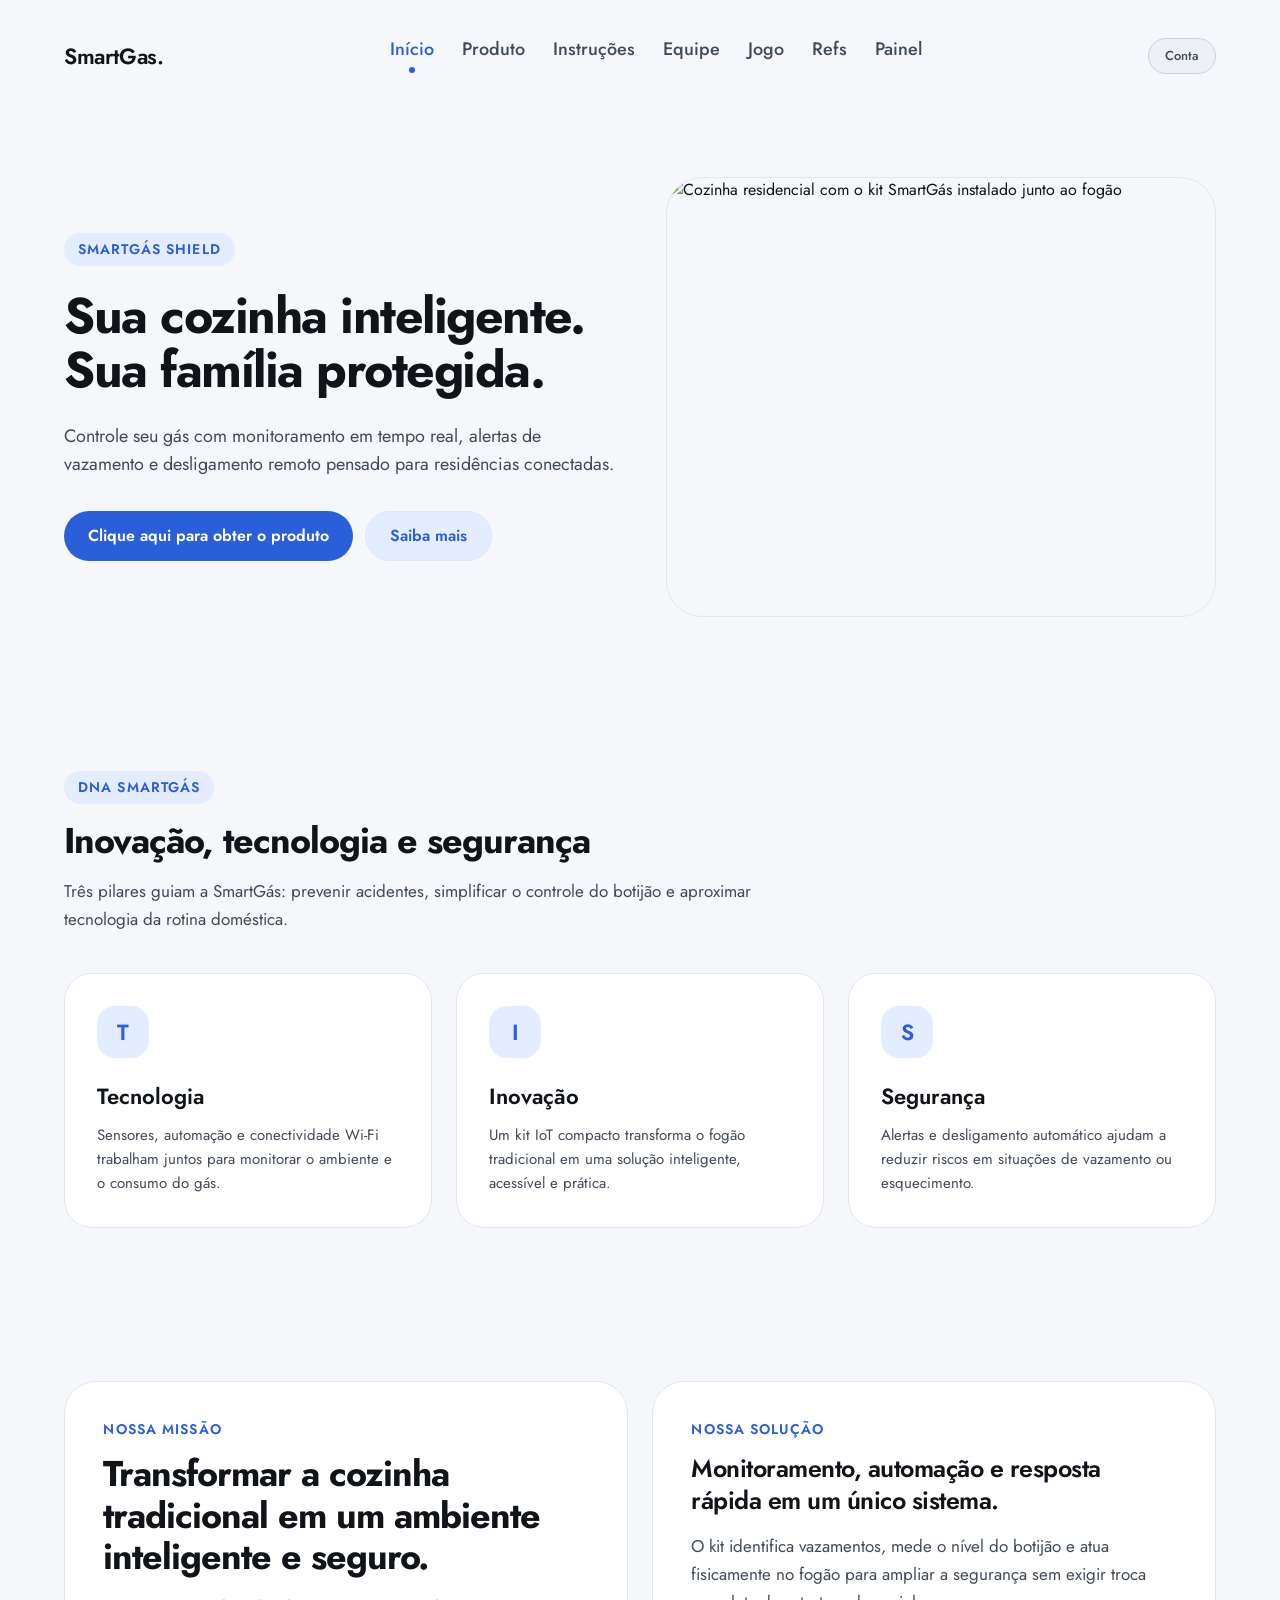
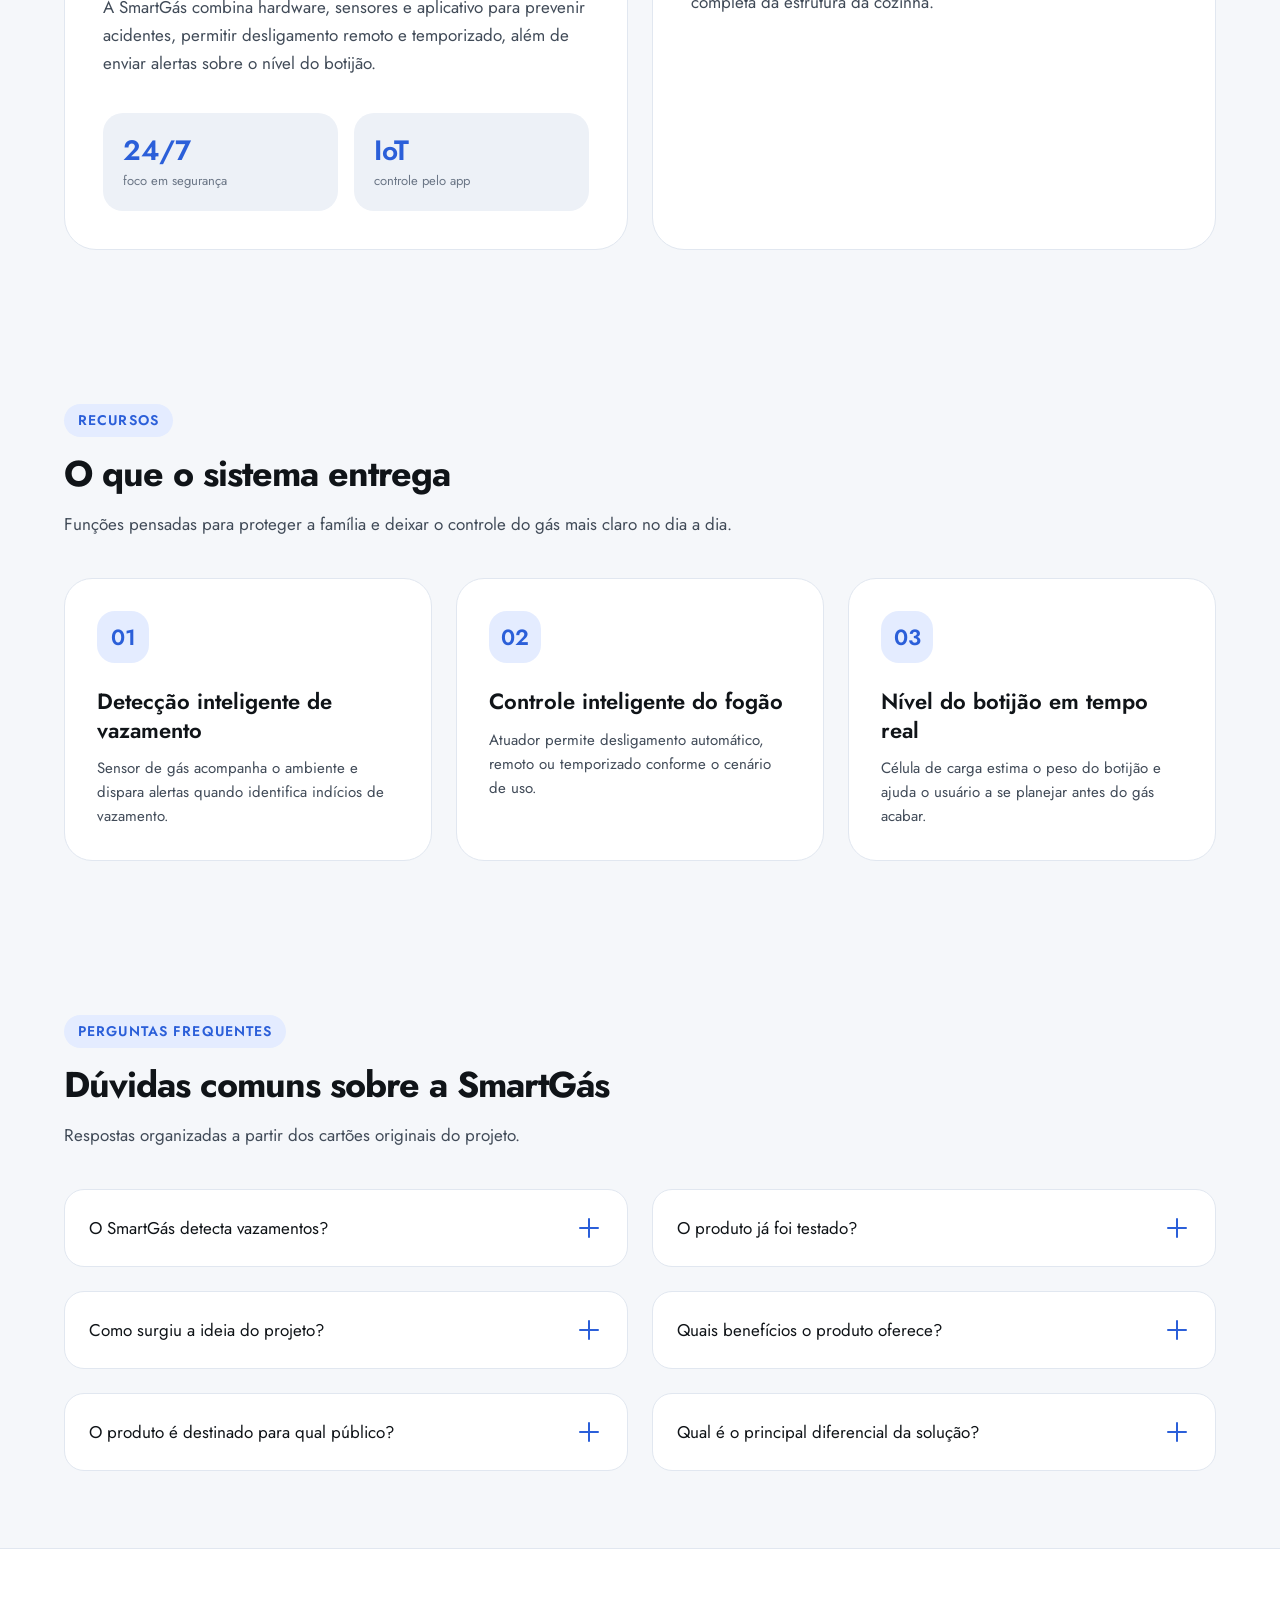
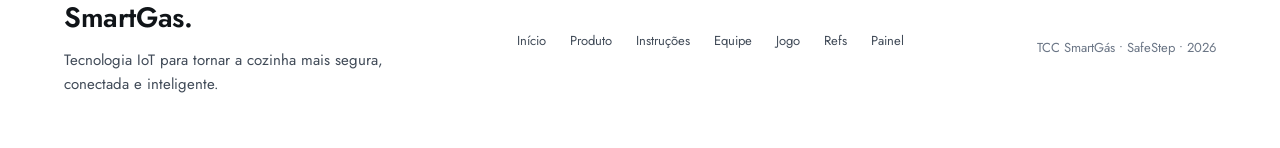
==== index.html @ c88423fd "padroniza interface do painel SmartGas" ====
<!DOCTYPE html>
<html lang="pt-BR">
<head>
  <meta charset="UTF-8">
  <meta name="viewport" content="width=device-width, initial-scale=1">
  <title>SmartGás</title>
  <link rel="preconnect" href="https://fonts.googleapis.com">
  <link rel="preconnect" href="https://fonts.gstatic.com" crossorigin>
  <link href="https://fonts.googleapis.com/css2?family=Jost:wght@400;500;600;700&display=swap" rel="stylesheet">

  <link rel="stylesheet" href="css/global.css">
  <link rel="stylesheet" href="css/aurora.css">

  <script src="js/theme.js"></script>

  <script src="js/aurora.js" defer></script>
  <script src="js/ui.js" defer></script>
  <script src="js/conta.js" defer></script>
</head>

<body data-page="home" id="Smartgas">

  <div class="aurora" aria-hidden="true">
    <div class="orb orb--1"></div>
    <div class="orb orb--2"></div>
    <div class="orb orb--3"></div>
    <div class="orb orb--4"></div>
  </div>

  <div class="page">

    <header class="navbar" id="navbar">
      <div class="container navbar__inner">
        <a class="wordmark" href="#Smartgas">SmartGas.</a>

        <button class="nav-toggle" type="button" aria-expanded="false"
                aria-controls="nav-links" aria-label="Abrir menu">☰</button>

        <nav class="nav-links" id="nav-links" aria-label="Navegação principal">
          <a href="index.html" aria-current="page">Início</a>
          <a href="./Produto/produto.html">Produto</a>
          <a href="./Instruções/Instruções.html">Instruções</a>
          <a href="./Equipe/Equipe.html">Equipe</a>
          <a href="./Jogo/Jogo.html">Jogo</a>
          <a href="./Refs/Refs.html">Refs</a>
          <a href="./software/index.html">Painel</a>
        </nav>

        <div class="navbar__actions">
          <button id="account-btn" class="btn--ghost" type="button">Conta</button>
        </div>
      </div>
    </header>

    <dialog class="modal" id="account-modal" aria-labelledby="account-title">
      <div class="panel">
        <span class="eyebrow">SUA CONTA</span>
        <h2 class="t-h3" id="account-title">Você não está conectado</h2>
        <p class="t-body-m modal__text">
          Entre ou crie uma conta para usar o app SmartGás e o jogo The Last Meds.
        </p>

        <div class="modal__actions">
          <a class="btn btn--primary" href="login.html">Entrar</a>
          <a class="btn btn--secondary" href="cadastro.html">Criar conta</a>
        </div>

        <div class="modal__theme">
          <span class="t-caption">Aparência</span>
          <div class="modal__seg" role="group" aria-label="Escolha de aparência">
            <button type="button" class="modal__opt" data-theme-option="dark">Dark</button>
            <button type="button" class="modal__opt" data-theme-option="light">Light</button>
          </div>
        </div>

        <button type="button" class="modal__close" data-close-modal>Fechar</button>
      </div>
    </dialog>

    <main>
      <section class="hero">
        <div class="container hero__grid">
          <div class="hero__copy">
            <span class="eyebrow" id="">SMARTGÁS SHIELD</span>
            <h1 class="t-display">Sua cozinha inteligente. Sua família protegida.</h1>
            <p class="t-body-l">
              Controle seu gás com monitoramento em tempo real, alertas de vazamento
              e desligamento remoto pensado para residências conectadas.
            </p>
            <div class="hero__actions">
              <a class="btn btn--primary" href="./Produto/produto.html">Clique aqui para obter o produto</a>
              <a class="btn btn--secondary" href="#dna">Saiba mais</a>
            </div>
          </div>

          <figure class="hero__media">

            <img src="assets/img/hero-cozinha.png"
            width= '640' height = '480'
                 alt="Cozinha residencial com o kit SmartGás instalado junto ao fogão"
            />
          </figure>
        </div>
      </section>

      <section class="section" id="dna">
        <div class="container">
          <div class="section-head">
            <span class="eyebrow">DNA SMARTGÁS</span>
            <h2 class="t-h2">Inovação, tecnologia e segurança</h2>
            <p class="t-body-m lede">
              Três pilares guiam a SmartGás: prevenir acidentes, simplificar o controle
              do botijão e aproximar tecnologia da rotina doméstica.
            </p>
          </div>

          <div class="grid-3">
            <span class="card">
              <span class="card__icon" aria-hidden="true">T</span>
              <h3 class="t-h4">Tecnologia</h3>
              <p class="t-body-s card__body">
                Sensores, automação e conectividade Wi-Fi trabalham juntos para
                monitorar o ambiente e o consumo do gás.
              </p>
            </span>

            <span class="card">
              <span class="card__icon" aria-hidden="true">I</span>
              <h3 class="t-h4">Inovação</h3>
              <p class="t-body-s card__body">
                Um kit IoT compacto transforma o fogão tradicional em uma solução
                inteligente, acessível e prática.
              </p>
            </span>

            <span class="card">
              <span class="card__icon" aria-hidden="true">S</span>
              <h3 class="t-h4">Segurança</h3>
              <p class="t-body-s card__body">
                Alertas e desligamento automático ajudam a reduzir riscos em situações
                de vazamento ou esquecimento.
              </p>
            </span>
          </div>
        </div>
      </section>

      <section class="section" id="missao">
        <div class="container grid-2">

          <div class="panel">
            <span class="eyebrow eyebrow--bare">NOSSA MISSÃO</span>
            <h2 class="t-h2">Transformar a cozinha tradicional em um ambiente inteligente e seguro.</h2>
            <p class="t-body-m">
              A SmartGás combina hardware, sensores e aplicativo para prevenir acidentes,
              permitir desligamento remoto e temporizado, além de enviar alertas sobre o
              nível do botijão.
            </p>

            <div class="metrics">
              <div class="metric">
                <span class="metric__value">24/7</span>
                <span class="metric__label">foco em segurança</span>
              </div>
              <div class="metric">
                <span class="metric__value">IoT</span>
                <span class="metric__label">controle pelo app</span>
              </div>
            </div>
          </div>

          <div class="panel">
            <span class="eyebrow eyebrow--bare">NOSSA SOLUÇÃO</span>
            <h3 class="t-h3">Monitoramento, automação e resposta rápida em um único sistema.</h3>
            <p class="t-body-m">
              O kit identifica vazamentos, mede o nível do botijão e atua fisicamente no
              fogão para ampliar a segurança sem exigir troca completa da estrutura da
              cozinha.
            </p>
          </div>
        </div>
      </section>

      <section class="section" id="recursos">
        <div class="container">
          <div class="section-head">
            <span class="eyebrow">RECURSOS</span>
            <h2 class="t-h2">O que o sistema entrega</h2>
            <p class="t-body-m lede">
              Funções pensadas para proteger a família e deixar o controle do gás mais
              claro no dia a dia.
            </p>
          </div>

          <div class="grid-3">
            <div class="card">
              <span class="card__icon" aria-hidden="true">01</span>
              <h3 class="t-h4">Detecção inteligente de vazamento</h3>
              <p class="t-body-s card__body">
                Sensor de gás acompanha o ambiente e dispara alertas quando identifica
                indícios de vazamento.
              </p>
            </div>

            <div class="card">
              <span class="card__icon" aria-hidden="true">02</span>
              <h3 class="t-h4">Controle inteligente do fogão</h3>
              <p class="t-body-s card__body">
                Atuador permite desligamento automático, remoto ou temporizado conforme
                o cenário de uso.
              </p>
            </div>

            <div class="card">
              <span class="card__icon" aria-hidden="true">03</span>
              <h3 class="t-h4">Nível do botijão em tempo real</h3>
              <p class="t-body-s card__body">
                Célula de carga estima o peso do botijão e ajuda o usuário a se planejar
                antes do gás acabar.
              </p>
            </div>
          </div>
        </div>
      </section>

      <section class="section" id="faq">
        <div class="container">
          <div class="section-head">
            <span class="eyebrow">PERGUNTAS FREQUENTES</span>
            <h2 class="t-h2">Dúvidas comuns sobre a SmartGás</h2>
            <p class="t-body-m lede">
              Respostas organizadas a partir dos cartões originais do projeto.
            </p>
          </div>

          <div class="faq-grid">

            <div class="faq-col">
              <div class="faq-item">
                <h3 class="faq-item__heading">
                  <button class="faq-item__q" type="button"
                          aria-expanded="false" aria-controls="faq-a1">
                    <span class="faq-item__q-text">O SmartGás detecta vazamentos?</span>
                    <span class="faq-item__glyph" aria-hidden="true"></span>
                  </button>
                </h3>
                <div class="faq-item__panel" id="faq-a1">
                  <div class="faq-item__panel-inner">
                    <p class="t-body-s faq-item__a">
                      Sim. O sistema usa sensor de gás para identificar alterações no
                      ambiente e emitir alertas de segurança.
                    </p>
                  </div>
                </div>
              </div>

              <div class="faq-item">
                <h3 class="faq-item__heading">
                  <button class="faq-item__q" type="button"
                          aria-expanded="false" aria-controls="faq-a2">
                    <span class="faq-item__q-text">Como surgiu a ideia do projeto?</span>
                    <span class="faq-item__glyph" aria-hidden="true"></span>
                  </button>
                </h3>
                <div class="faq-item__panel" id="faq-a2">
                  <div class="faq-item__panel-inner">
                    <p class="t-body-s faq-item__a">
                      A ideia nasceu da preocupação com acidentes domésticos provocados por
                      vazamento de gás de cozinha, uma situação comum em residências
                      brasileiras e quase sempre percebida tarde demais.
                    </p>
                  </div>
                </div>
              </div>

              <div class="faq-item">
                <h3 class="faq-item__heading">
                  <button class="faq-item__q" type="button"
                          aria-expanded="false" aria-controls="faq-a3">
                    <span class="faq-item__q-text">O produto é destinado para qual público?</span>
                    <span class="faq-item__glyph" aria-hidden="true"></span>
                  </button>
                </h3>
                <div class="faq-item__panel" id="faq-a3">
                  <div class="faq-item__panel-inner">
                    <p class="t-body-s faq-item__a">
                      Famílias, estudantes que moram sozinhos, pequenos restaurantes e
                      qualquer cozinha que use botijão de GLP e precise de um monitoramento
                      simples e acessível.
                    </p>
                  </div>
                </div>
              </div>
            </div>

            <div class="faq-col">
              <div class="faq-item">
                <h3 class="faq-item__heading">
                  <button class="faq-item__q" type="button"
                          aria-expanded="false" aria-controls="faq-b1">
                    <span class="faq-item__q-text">O produto já foi testado?</span>
                    <span class="faq-item__glyph" aria-hidden="true"></span>
                  </button>
                </h3>
                <div class="faq-item__panel" id="faq-b1">
                  <div class="faq-item__panel-inner">
                    <p class="t-body-s faq-item__a">
                      O protótipo está em desenvolvimento e deve passar por validações com
                      sensores, atuadores e aplicativo.
                    </p>
                  </div>
                </div>
              </div>

              <div class="faq-item">
                <h3 class="faq-item__heading">
                  <button class="faq-item__q" type="button"
                          aria-expanded="false" aria-controls="faq-b2">
                    <span class="faq-item__q-text">Quais benefícios o produto oferece?</span>
                    <span class="faq-item__glyph" aria-hidden="true"></span>
                  </button>
                </h3>
                <div class="faq-item__panel" id="faq-b2">
                  <div class="faq-item__panel-inner">
                    <p class="t-body-s faq-item__a">
                      Alerta sonoro e visual imediato, fechamento automático do registro pelo
                      servo motor e acompanhamento do ambiente pelo aplicativo, tudo com
                      componentes de baixo custo.
                    </p>
                  </div>
                </div>
              </div>

              <div class="faq-item">
                <h3 class="faq-item__heading">
                  <button class="faq-item__q" type="button"
                          aria-expanded="false" aria-controls="faq-b3">
                    <span class="faq-item__q-text">Qual é o principal diferencial da solução?</span>
                    <span class="faq-item__glyph" aria-hidden="true"></span>
                  </button>
                </h3>
                <div class="faq-item__panel" id="faq-b3">
                  <div class="faq-item__panel-inner">
                    <p class="t-body-s faq-item__a">
                      Além de avisar, o SmartGás age: o ESP32 interrompe o fornecimento de
                      gás sozinho e envia o estado do ambiente para o aplicativo, sem
                      depender de alguém estar em casa.
                    </p>
                  </div>
                </div>
              </div>
            </div>
          </div>
        </div>
      </section>
    </main>

    <footer class="footer">
      <div class="container footer__inner">
        <div class="footer__brand">
          <span class="wordmark">SmartGas.</span>
          <p class="t-body-s">
            Tecnologia IoT para tornar a cozinha mais segura, conectada e inteligente.
          </p>
        </div>

        <nav class="footer__sitemap" aria-label="Mapa do site">
          <a href="index.html">Início</a>
          <a href="./Produto/produto.html">Produto</a>
          <a href="./Instruções/Instruções.html">Instruções</a>
          <a href="./Equipe/Equipe.html">Equipe</a>
          <a href="./Jogo/Jogo.html">Jogo</a>
          <a href="./Refs/Refs.html">Refs</a>
          <a href="./software/index.html">Painel</a>
        </nav>

        <span class="footer__meta">TCC SmartGás • SafeStep • 2026</span>
      </div>
    </footer>
  </div>
</body>
</html>
---- css/global.css ----
:root {
  --bg-canvas: #1a1c1e;
  --bg-surface: #24282c;
  --bg-elevated: #2f3439;

  --text-primary: #ffffff;
  --text-secondary: #c4cbd4;
  --text-muted: #8d97a3;
  --text-on-brand: #0b1220;

  --brand-primary: #7da2ff;
  --brand-soft: #24314f;
  --brand-on-soft: #afc5ff;

  --border-subtle: #3a4046;
  --border-strong: #4e555d;

  --feedback-success: #4ade80;

  --glow-aurora-1: #7da2ff;
  --glow-aurora-2: #22d3ee;
  --glow-aurora-3: #a78bfa;

  color-scheme: dark;
}

:root[data-theme="light"] {
  --bg-canvas: #f5f7fa;
  --bg-surface: #ffffff;
  --bg-elevated: #edf1f7;

  --text-primary: #101418;
  --text-secondary: #414b58;
  --text-muted: #6b7686;
  --text-on-brand: #ffffff;

  --brand-primary: #2b5fd9;
  --brand-soft: #e4ecff;
  --brand-on-soft: #2b5fd9;

  --border-subtle: #e1e7f0;
  --border-strong: #c7d0dd;

  --feedback-success: #16a34a;

  --glow-aurora-1: #2b5fd9;
  --glow-aurora-2: #7c3aed;
  --glow-aurora-3: #0ea5e9;

  color-scheme: light;
}

@media (prefers-color-scheme: light) {
  :root:not([data-theme="dark"]) {
    --bg-canvas: #f5f7fa;
    --bg-surface: #ffffff;
    --bg-elevated: #edf1f7;

    --text-primary: #101418;
    --text-secondary: #414b58;
    --text-muted: #6b7686;
    --text-on-brand: #ffffff;

    --brand-primary: #2b5fd9;
    --brand-soft: #e4ecff;
    --brand-on-soft: #2b5fd9;

    --border-subtle: #e1e7f0;
    --border-strong: #c7d0dd;

    --feedback-success: #16a34a;

    --glow-aurora-1: #2b5fd9;
    --glow-aurora-2: #7c3aed;
    --glow-aurora-3: #0ea5e9;

    color-scheme: light;
  }
}

:root {
  --radius-pill: 999px;
  --radius-card: 28px;
  --radius-card-lg: 32px;
  --radius-faq: 20px;
  --radius-tile: 20px;
  --radius-icon: 18px;
  --radius-image: 36px;

  --container: 1200px;
  --gutter: 24px;

  --space-1: 8px;
  --space-2: 12px;
  --space-3: 16px;
  --space-4: 20px;
  --space-5: 24px;
  --space-6: 32px;
  --space-7: 40px;
  --space-8: 56px;
  --space-9: 80px;
  --space-10: 120px;

  --reveal-shift: 70px;
  --reveal-duration: 1.2s;
  --reveal-ease: cubic-bezier(0.16, 1, 0.3, 1);

  --ease-out: cubic-bezier(0, 0, 0.58, 1);
  --ease-in-out: cubic-bezier(0.42, 0, 0.58, 1);
  --motion-hover: 150ms var(--ease-out);
  --motion-overlay: 220ms var(--ease-out);
  --motion-nav: 250ms var(--ease-in-out);
  --motion-theme: 280ms var(--ease-out);
}

:root[data-theme-changing],
:root[data-theme-changing] *,
:root[data-theme-changing] *::before,
:root[data-theme-changing] *::after {
  transition:
    background-color var(--motion-theme),
    background-image var(--motion-theme),
    color var(--motion-theme),
    border-color var(--motion-theme),
    outline-color var(--motion-theme),
    box-shadow var(--motion-theme),
    fill var(--motion-theme),
    stroke var(--motion-theme) !important;
  transition-delay: 0s !important;
}

@media (prefers-reduced-motion: reduce) {
  :root[data-theme-changing],
  :root[data-theme-changing] *,
  :root[data-theme-changing] *::before,
  :root[data-theme-changing] *::after {
    transition: none !important;
  }
}

*,
*::before,
*::after {
  box-sizing: border-box;
}

html {
  scroll-behavior: smooth;
}

body {
  position: relative;
  margin: 0;
  background: var(--bg-canvas);
  color: var(--text-primary);
  font-family: "Jost", system-ui, -apple-system, "Segoe UI", sans-serif;
  -webkit-font-smoothing: antialiased;
  text-rendering: optimizeLegibility;
  overflow-x: hidden;
}

h1,
h2,
h3,
h4,
p,
figure,
ul {
  margin: 0;
}

ul {
  padding: 0;
  list-style: none;
}

a {
  color: inherit;
  text-decoration: none;
}

img {
  display: block;
  max-width: 100%;
}

button {
  font: inherit;
  color: inherit;
  border: 0;
  background: none;
  cursor: pointer;
}

:focus-visible {
  outline: 2px solid var(--brand-primary);
  outline-offset: 3px;
  border-radius: 4px;
}

.t-display {
  font-size: clamp(38px, 3.9vw, 56px);
  line-height: 1.08;
  letter-spacing: -1.5px;
  font-weight: 700;
}

.t-h2 {
  font-size: clamp(30px, 2.8vw, 40px);
  line-height: 1.15;
  letter-spacing: -1px;
  font-weight: 700;
}

.t-h3 {
  font-size: clamp(24px, 1.95vw, 28px);
  line-height: 1.25;
  letter-spacing: -0.5px;
  font-weight: 600;
}

.t-h4 {
  font-size: 22px;
  line-height: 1.3;
  font-weight: 600;
}

.t-body-l {
  font-size: clamp(18px, 1.4vw, 20px);
  line-height: 1.6;
  font-weight: 400;
}

.t-body-m {
  font-size: 17px;
  line-height: 1.65;
  font-weight: 400;
}

.t-body-s {
  font-size: 15px;
  line-height: 1.6;
  font-weight: 400;
}

.t-nav {
  font-size: 18px;
  line-height: 1.2;
  font-weight: 500;
}

.t-button {
  font-size: 16px;
  line-height: 1;
  font-weight: 600;
}

.t-caption {
  font-size: 15px;
  line-height: 1.45;
  color: var(--text-secondary)
}

.container {
  width: 100%;
  max-width: var(--container);
  margin-inline: auto;
  padding-inline: var(--gutter);
}

.page {
  position: relative;
  z-index: 1;
}

.section {
  padding-block: clamp(56px, 6vw, 88px);
}

.section-head {
  max-width: 720px;
  display: flex;
  flex-direction: column;
  gap: var(--space-3);
  margin-bottom: var(--space-7);
}

.section-head .lede {
  color: var(--text-secondary);
}

.eyebrow {
  display: inline-flex;
  align-items: center;
  align-self: flex-start;
  font-size: 14px;
  line-height: 1.2;
  font-weight: 600;
  letter-spacing: 1.12px;
  color: var(--brand-on-soft);
  background: var(--brand-soft);
  border-radius: var(--radius-pill);
  padding: 8px 14px;
}

.eyebrow--bare {
  background: none;
  padding: 0;
  color: var(--brand-primary);
}

.btn {
  display: inline-flex;
  align-items: center;
  justify-content: center;
  gap: var(--space-1);
  border-radius: var(--radius-pill);
  padding: 16px 24px;
  font-size: 16px;
  line-height: 1;
  font-weight: 600;
  transition: transform 0.18s var(--ease-out), filter 0.18s ease, background-color 0.18s ease;
}

.btn:hover {
  transform: translateY(-2px);
}

.btn--primary {
  background: var(--brand-primary);
  color: var(--text-on-brand);
}

.btn--primary:hover {
  filter: brightness(1.08);
}

.btn--secondary {
  background: var(--brand-soft);
  color: var(--brand-on-soft);
  border: 1px solid var(--border-subtle);
}

.btn--secondary:hover {
  border-color: var(--border-strong);
}

.btn--ghost {
  display: inline-flex;
  align-items: center;
  justify-content: center;
  background: var(--bg-elevated);
  color: var(--text-secondary);
  border: 1px solid var(--border-strong);
  border-radius: var(--radius-pill);
  padding: 8px 16px;
  font-size: 13px;
  line-height: 1.45;
  font-weight: 500;
}

.btn--ghost:hover {
  color: var(--text-primary);
}

.modal {
  width: min(440px, calc(100% - 32px));
  max-width: none;
  padding: 0;
  border: 0;
  background: none;
  color: var(--text-primary);
  opacity: 0;
  transition: opacity var(--motion-overlay);
  transition:
    opacity var(--motion-overlay),
    display var(--motion-overlay) allow-discrete,
    overlay var(--motion-overlay) allow-discrete;
}

.modal[open] {
  opacity: 1;
}

@starting-style {
  .modal[open] {
    opacity: 0;
  }
}

.modal::backdrop {
  background: color-mix(in srgb, var(--bg-canvas) 68%, transparent);
  backdrop-filter: blur(8px);
  -webkit-backdrop-filter: blur(8px);
  opacity: 0;
  transition: opacity var(--motion-overlay);
  transition:
    opacity var(--motion-overlay),
    display var(--motion-overlay) allow-discrete,
    overlay var(--motion-overlay) allow-discrete;
}

.modal[open]::backdrop {
  opacity: 1;
}

@starting-style {
  .modal[open]::backdrop {
    opacity: 0;
  }
}

@media (prefers-reduced-motion: reduce) {
  .modal,
  .modal::backdrop {
    transition: none;
  }
}

.modal .panel {
  gap: var(--space-2);
}

.modal__text {
  color: var(--text-secondary);
  border-bottom: 1px solid var(--border-subtle);
  padding-bottom: var(--space-3);
}

.modal__actions {
  display: grid;
  gap: var(--space-2);
  margin-top: var(--space-2);
}

.modal__theme {
  display: flex;
  align-items: center;
  justify-content: space-between;
  gap: var(--space-3);
  margin-top: var(--space-3);
  padding-top: var(--space-4);
  border-top: 1px solid var(--border-subtle);
  color: var(--text-muted);
}

.modal__seg {
  display: flex;
  gap: 4px;
  padding: 4px;
  background: var(--bg-elevated);
  border-radius: var(--radius-pill);
}

.modal__opt {
  padding: 8px 16px;
  border-radius: var(--radius-pill);
  font-size: 13px;
  font-weight: 600;
  color: var(--text-secondary);
  transition: background-color 0.18s ease, color 0.18s ease;
}

.modal__opt[aria-pressed="true"] {
  background: var(--brand-primary);
  color: var(--text-on-brand);
}

.modal__close {
  align-self: center;
  margin-top: var(--space-1);
  font-size: 13px;
  color: var(--text-muted);
}

.modal__close:hover {
  color: var(--text-primary);
}

body:has(dialog[open]) {
  overflow: hidden;
}

.navbar {
  position: sticky;
  top: 0;
  z-index: 20;
  padding-block: var(--space-4);
  background: color-mix(in srgb, var(--bg-canvas) 72%, transparent);
  backdrop-filter: blur(18px);
  -webkit-backdrop-filter: blur(18px);
  border-bottom: 1px solid transparent;
  transition: border-color 0.25s ease, background-color 0.25s ease;
}

.navbar.is-stuck {
  border-bottom-color: var(--border-subtle);
}

.navbar__inner {
  display: flex;
  align-items: center;
  gap: var(--space-6);
  min-height: 72px;
}

.wordmark {
  font-size: 22px;
  line-height: 1.3;
  font-weight: 600;
  letter-spacing: -0.4px;
  color: var(--text-primary);
}

.nav-links {
  display: flex;
  align-items: center;
  gap: 28px;
  margin-inline: auto;
}

.nav-links a {
  position: relative;
  display: inline-flex;
  flex-direction: column;
  align-items: center;
  gap: 6px;
  font-size: 18px;
  line-height: 1.2;
  font-weight: 500;
  color: var(--text-secondary);
  transition: color var(--motion-hover);
}

.nav-links a:hover {
  color: var(--brand-primary);
}

.nav-links a::after {
  content: "";
  width: 6px;
  height: 6px;
  border-radius: 50%;
  background: var(--brand-primary);
  opacity: 0;
  transition: opacity var(--motion-hover);
}

.nav-links a:hover::after {
  opacity: 0.45;
}

.nav-links a[aria-current="page"] {
  color: var(--brand-primary);
}

.nav-links a[aria-current="page"]::after {
  opacity: 1;
}

.nav-toggle {
  display: none;
}

.card {
  background: var(--bg-surface);
  border: 1px solid var(--border-subtle);
  border-radius: var(--radius-card);
  padding: var(--space-6);
  display: flex;
  flex-direction: column;
  gap: var(--space-2);
  transition: transform 0.25s var(--reveal-ease), border-color 0.25s ease;
}

.card:hover {
  transform: translateY(-4px);
  border-color: var(--border-strong);
}

.card__icon {
  width: 52px;
  height: 52px;
  display: grid;
  place-items: center;
  border-radius: var(--radius-icon);
  background: var(--brand-soft);
  color: var(--brand-on-soft);
  font-size: 22px;
  font-weight: 600;
  margin-bottom: var(--space-2);
}

.card__body {
  color: var(--text-secondary);
}

.grid-3 {
  display: grid;
  grid-template-columns: repeat(3, 1fr);
  gap: var(--space-5);
}

.grid-2 {
  display: grid;
  grid-template-columns: repeat(2, 1fr);
  gap: var(--space-5);
}

.panel {
  background: var(--bg-surface);
  border: 1px solid var(--border-subtle);
  border-radius: var(--radius-card-lg);
  padding: clamp(28px, 3vw, 40px);
  display: flex;
  flex-direction: column;
  gap: var(--space-3);
}

.panel p {
  color: var(--text-secondary);
}

.metrics {
  display: grid;
  grid-template-columns: repeat(2, 1fr);
  gap: var(--space-3);
  margin-top: var(--space-4);
}

.metric {
  background: var(--bg-elevated);
  border-radius: var(--radius-tile);
  padding: var(--space-4);
  display: flex;
  flex-direction: column;
  gap: 4px;
}

.metric__value {
  font-size: 28px;
  line-height: 1.25;
  letter-spacing: -0.5px;
  font-weight: 600;
  color: var(--brand-primary);
}

.metric__label {
  font-size: 13px;
  line-height: 1.45;
  color: var(--text-muted);
}

.faq-grid {
  display: grid;
  grid-template-columns: repeat(2, 1fr);
  gap: var(--space-5);
  align-items: start;
}

.faq-col {
  display: flex;
  flex-direction: column;
  gap: var(--space-5);
}

.faq-item {
  background: var(--bg-surface);
  border: 1px solid var(--border-subtle);
  border-radius: var(--radius-faq);
  padding: var(--space-5);

  box-shadow: 0 0 0 0 transparent;
  transition:
    background-color var(--motion-hover),
    border-color var(--motion-hover),
    box-shadow var(--motion-hover);
}

.faq-item.is-open {
  background: var(--bg-elevated);
  border-color: var(--brand-primary);
  box-shadow: inset 0 0 0 0.5px var(--brand-primary);
}

.faq-item__q {
  all: unset;
  display: flex;
  align-items: center;
  gap: var(--space-5);
  width: 100%;
  font-family: inherit;
  font-size: 17px;
  line-height: 1.65;
  font-weight: 400;
  color: var(--text-primary);
  cursor: pointer;
}

.faq-item__q:focus-visible {
  outline: 2px solid var(--text-primary);
  outline-offset: 6px;
  border-radius: 4px;
}

.faq-item__q-text {
  flex: 1;
  min-width: 0;
  font-size: 17px;
  font-family: 'Jost', sans-serif;
}

.faq-item__glyph {
  flex: none;
  position: relative;
  width: 28px;
  height: 28px;
  color: var(--brand-primary);
}

.faq-item__glyph::before,
.faq-item__glyph::after {
  content: "";
  position: absolute;
  inset: 0;
  margin: auto;
  background: currentColor;
  border-radius: 999px;
  transition: transform var(--motion-hover);
}

.faq-item__glyph::before {
  width: 20px;
  height: 2.5px;
}

.faq-item__glyph::after {
  width: 2.5px;
  height: 20px;
}

.faq-item.is-open .faq-item__glyph::after {
  transform: rotate(90deg);
}

.faq-item__panel {
  display: grid;
  grid-template-rows: 0fr;
  transition: grid-template-rows var(--motion-hover);
}

.faq-item.is-open .faq-item__panel {
  grid-template-rows: 1fr;
}

.faq-item__panel-inner {
  overflow: hidden;
  visibility: hidden;
  transition: visibility var(--motion-hover);
}

.faq-item.is-open .faq-item__panel-inner {
  visibility: visible;
}

.faq-item__heading {
  margin: 0;
  font: inherit;
}

.faq-item__a {
  margin: 0;
  padding-top: var(--space-3);
  color: var(--text-secondary);
}

@media (prefers-reduced-motion: reduce) {
  .faq-item,
  .faq-item__panel,
  .faq-item__glyph::before,
  .faq-item__glyph::after {
    transition: none;
  }
}

.footer {
  background: var(--bg-surface);
  border-top: 1px solid var(--border-subtle);
  padding-block: clamp(40px, 4vw, 56px);
}

.footer__inner {
  display: flex;
  gap: var(--space-7);
  align-items: flex-start;
  flex-wrap: wrap;
}

.footer__brand {
  display: flex;
  flex-direction: column;
  gap: var(--space-2);
  max-width: 320px;
}

.footer__brand .wordmark {
  font-size: 28px;
}

.footer__brand p {
  color: var(--text-secondary);
}

.footer__sitemap {
  display: flex;
  gap: var(--space-2) var(--space-5);
  margin-inline: auto;
  padding-top: var(--space-6);
}

.footer__sitemap a {
  font-size: 13px;
  line-height: 1.45;
  color: var(--text-secondary);
}

.footer__sitemap a:hover {
  color: var(--text-primary);
}

.footer__meta {
  font-size: 13px;
  line-height: 1.45;
  color: var(--text-muted);
  align-self: center;
}

.hero {
  padding-top: clamp(48px, 5vw, 72px);
  padding-bottom: clamp(56px, 6vw, 88px);
}

.hero__grid {
  display: grid;
  grid-template-columns: minmax(0, 560px) minmax(0, 640px);
  gap: clamp(32px, 4vw, 56px);
  align-items: center;
}

.hero__copy {
  display: flex;
  flex-direction: column;
  gap: var(--space-5);
}

.hero__copy p {
  color: var(--text-secondary);
}

.hero__actions {
  display: flex;
  flex-wrap: wrap;
  gap: var(--space-2);
  margin-top: var(--space-1);
}

.hero__media {
  aspect-ratio: var(--media-ratio, 800 / 640);
  border-radius: var(--radius-image);
  overflow: hidden;
  border: 1px solid var(--border-subtle);
}

.hero__media img {
  display: block;
  width: 100%;
  height: 100%;
  object-fit: var(--media-fit, cover);
}

.hero__media--auto {
  aspect-ratio: auto;
}

.hero__media--auto img {
  height: auto;
}

.theme-toggle {
  display: inline-grid;
  place-items: center;
  width: 36px;
  height: 36px;
  border-radius: var(--radius-pill);
  background: var(--bg-elevated);
  border: 1px solid var(--border-strong);
  color: var(--text-secondary);
  font-size: 15px;
  transition: color 3s ease, background-color 1.2s ease, border-color 1.2s ease;
}

.theme-toggle:hover {
  color: var(--text-primary);
  border-color: var(--brand-primary);
}

.navbar__actions {
  display: flex;
  align-items: center;
  gap: var(--space-2);
}

@media (max-width: 1080px) {
  .navbar__inner {
    gap: var(--space-4);
  }

  .nav-links {
    gap: var(--space-3);
  }

  .nav-links a {
    font-size: 16px;
  }

  .hero__grid {
    grid-template-columns: 1fr;
  }

  .grid-3 {
    grid-template-columns: repeat(2, 1fr);
  }
}

@media (max-width: 860px) {
  .nav-links {
    position: fixed;
    inset: 72px 0 auto;
    flex-direction: column;
    align-items: flex-start;
    gap: var(--space-4);
    margin: 0;
    padding: var(--space-6) var(--gutter);
    background: var(--bg-surface);
    border-bottom: 1px solid var(--border-subtle);
    transform: translateY(-12px);
    opacity: 0;
    pointer-events: none;
    transition: opacity 0.2s ease, transform 0.2s ease;
  }

  .nav-links[data-open="true"] {
    opacity: 1;
    transform: none;
    pointer-events: auto;
  }

  .nav-links a {
    flex-direction: row;
  }

  .nav-toggle {
    display: inline-grid;
    place-items: center;
    width: 36px;
    height: 36px;
    border-radius: var(--radius-pill);
    background: var(--bg-elevated);
    border: 1px solid var(--border-strong);
    margin-left: auto;
  }

  .grid-3,
  .grid-2,
  .faq-grid,
  .metrics {
    grid-template-columns: 1fr;
  }

  .footer__inner {
    flex-direction: column;
  }

  .footer__sitemap {
    margin-inline: 0;
  }
}
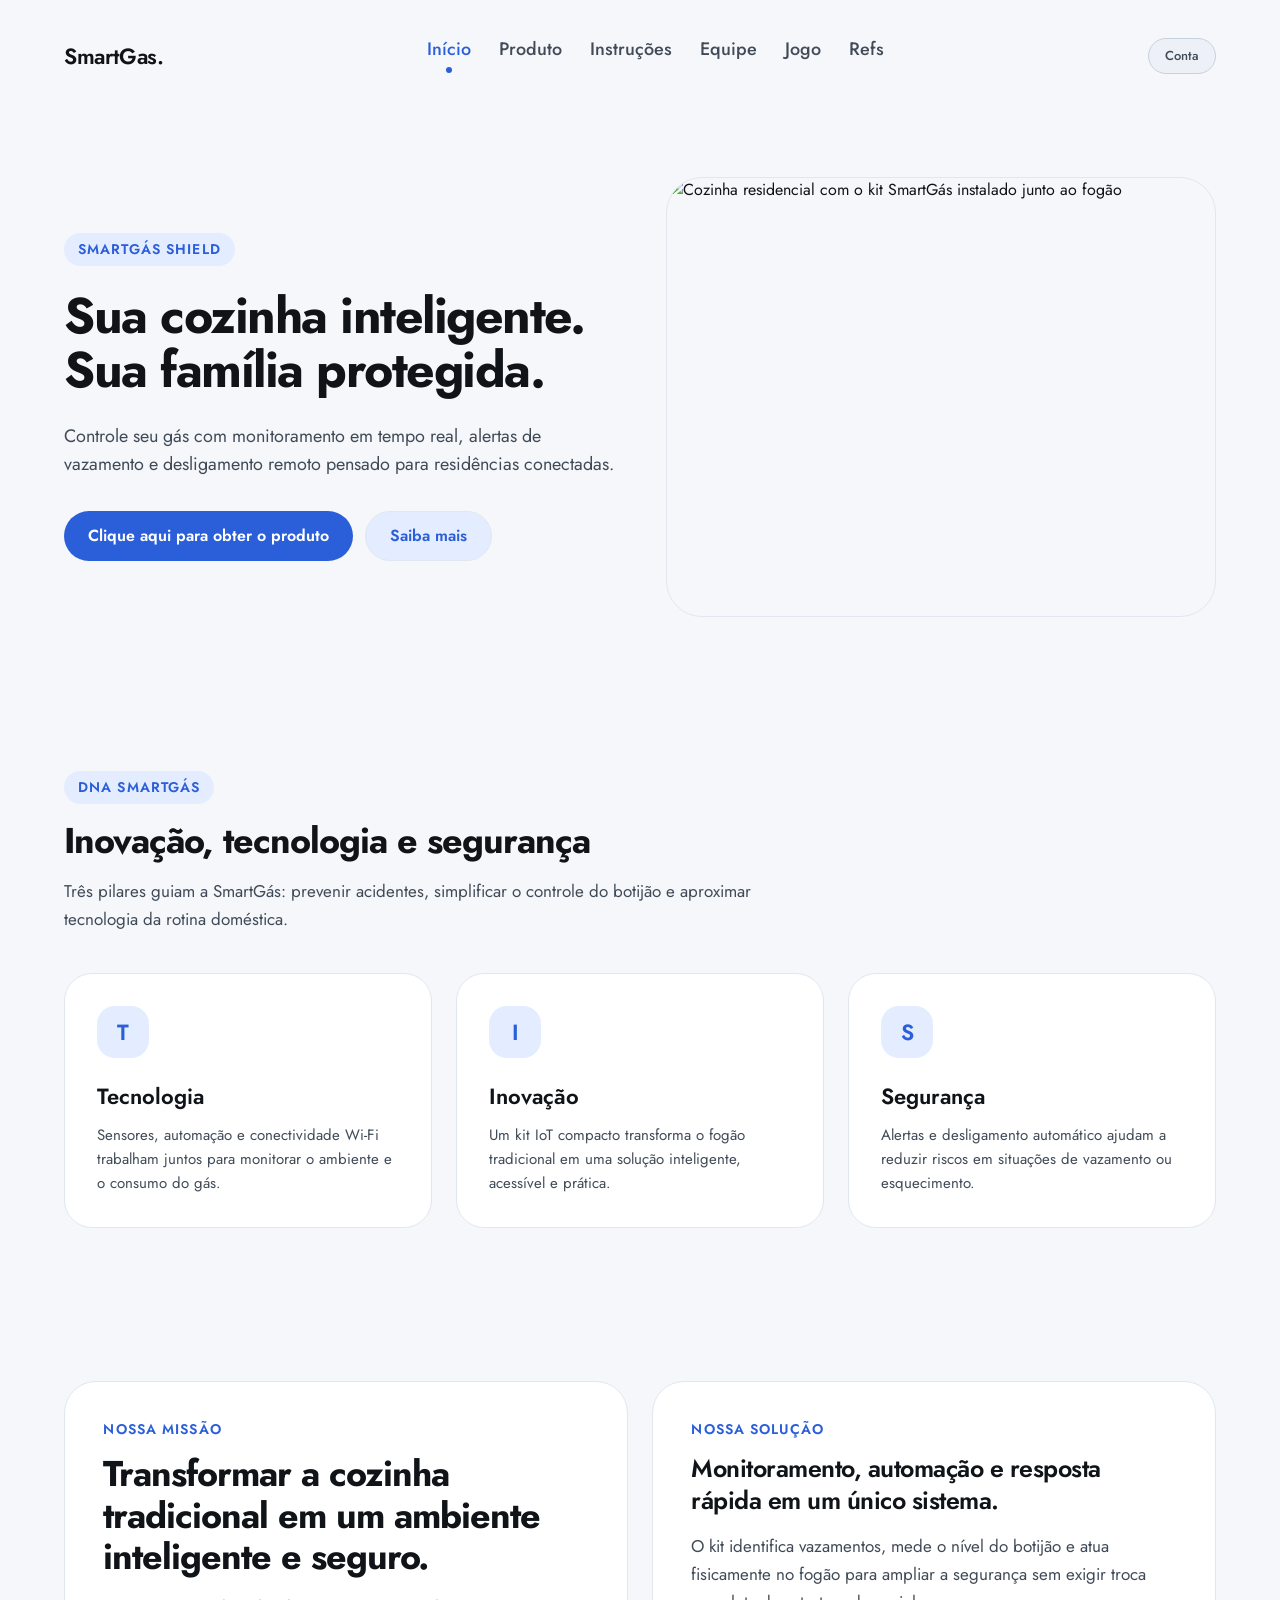
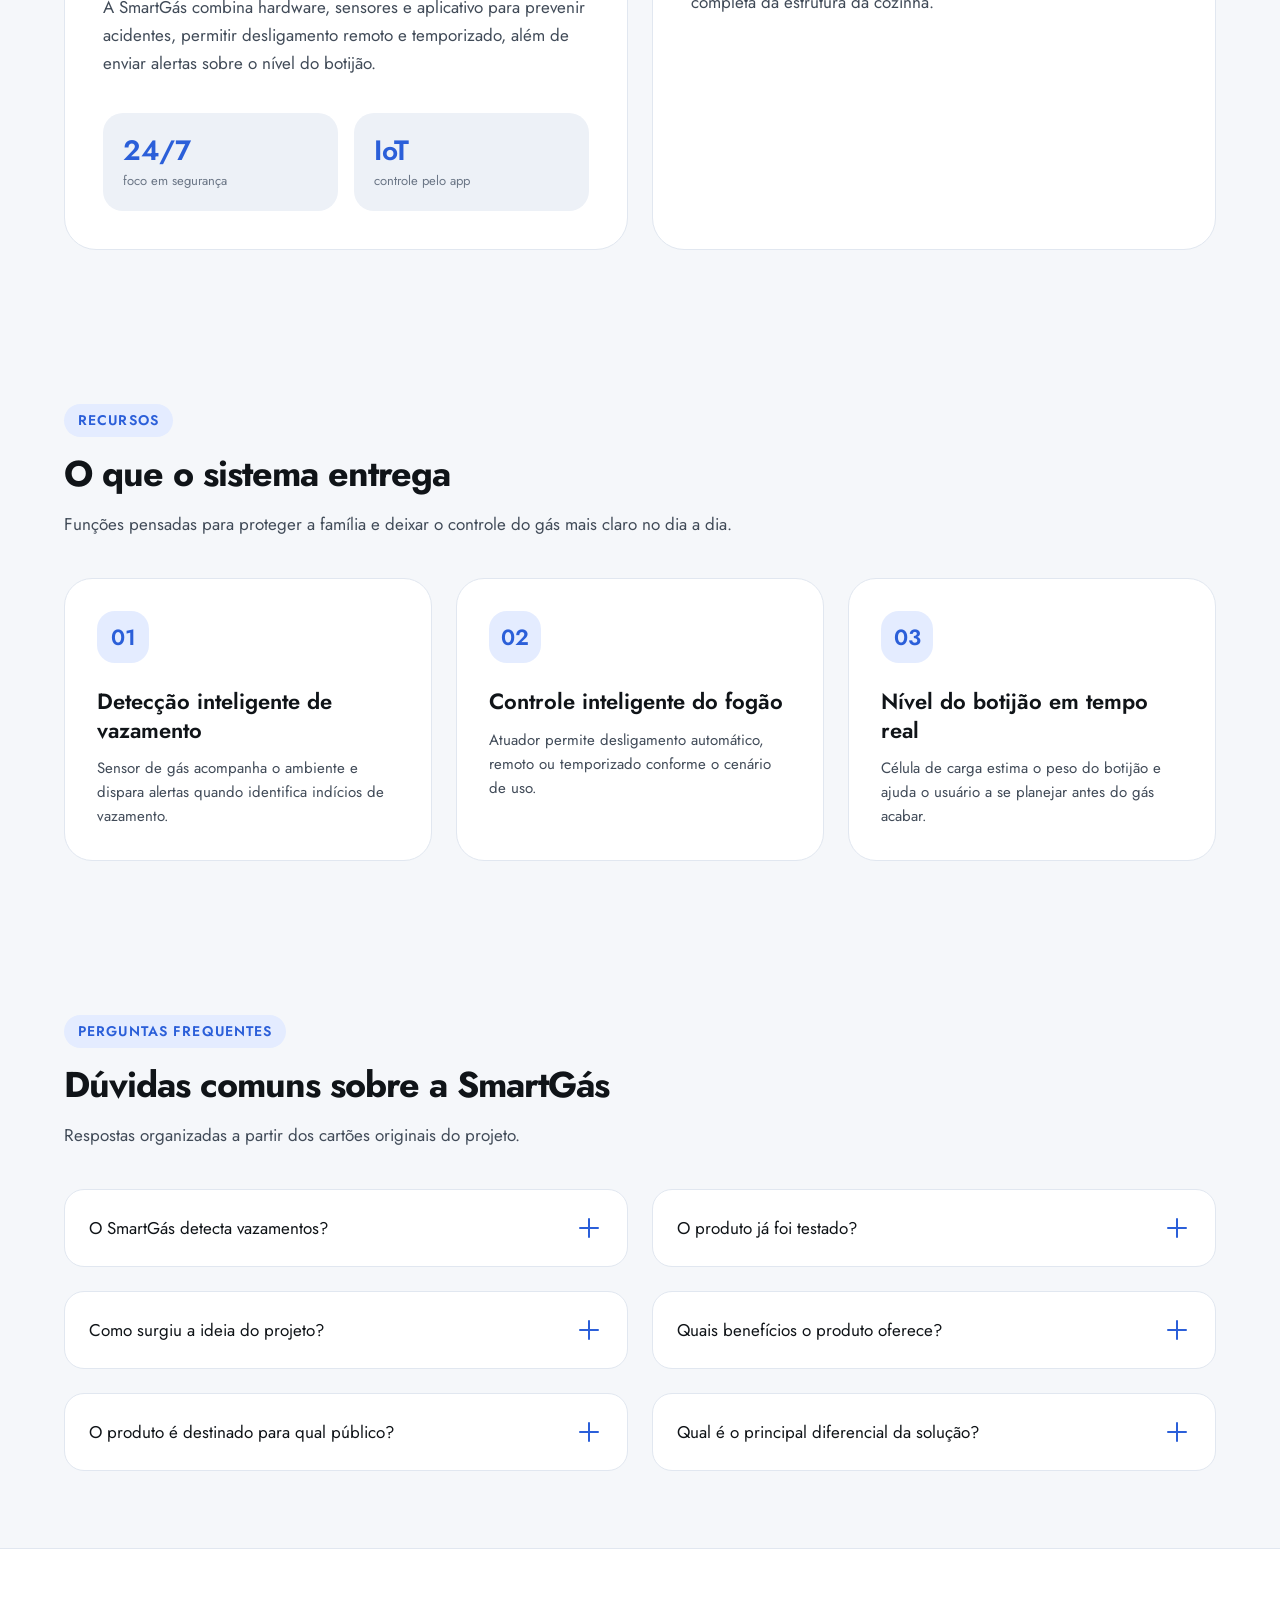
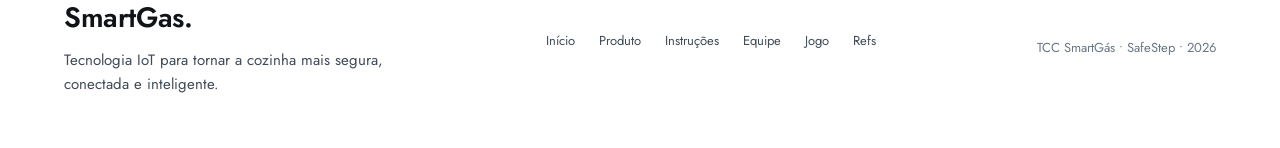
==== commit 822f86cf: "cadastro completo" ====
--- a/index.html
+++ b/index.html
@@ -43,7 +43,6 @@
           <a href="./Equipe/Equipe.html">Equipe</a>
           <a href="./Jogo/Jogo.html">Jogo</a>
           <a href="./Refs/Refs.html">Refs</a>
-          <a href="./software/index.html">Painel</a>
         </nav>
 
         <div class="navbar__actions">
@@ -61,8 +60,8 @@
         </p>
 
         <div class="modal__actions">
-          <a class="btn btn--primary" href="login.html">Entrar</a>
-          <a class="btn btn--secondary" href="cadastro.html">Criar conta</a>
+          <a class="btn btn--primary" href="./Login/login.html">Entrar</a>
+          <a class="btn btn--secondary" href="./Cadastro/cadastro.html">Criar conta</a>
         </div>
 
         <div class="modal__theme">
@@ -371,7 +370,6 @@
           <a href="./Equipe/Equipe.html">Equipe</a>
           <a href="./Jogo/Jogo.html">Jogo</a>
           <a href="./Refs/Refs.html">Refs</a>
-          <a href="./software/index.html">Painel</a>
         </nav>
 
         <span class="footer__meta">TCC SmartGás • SafeStep • 2026</span>
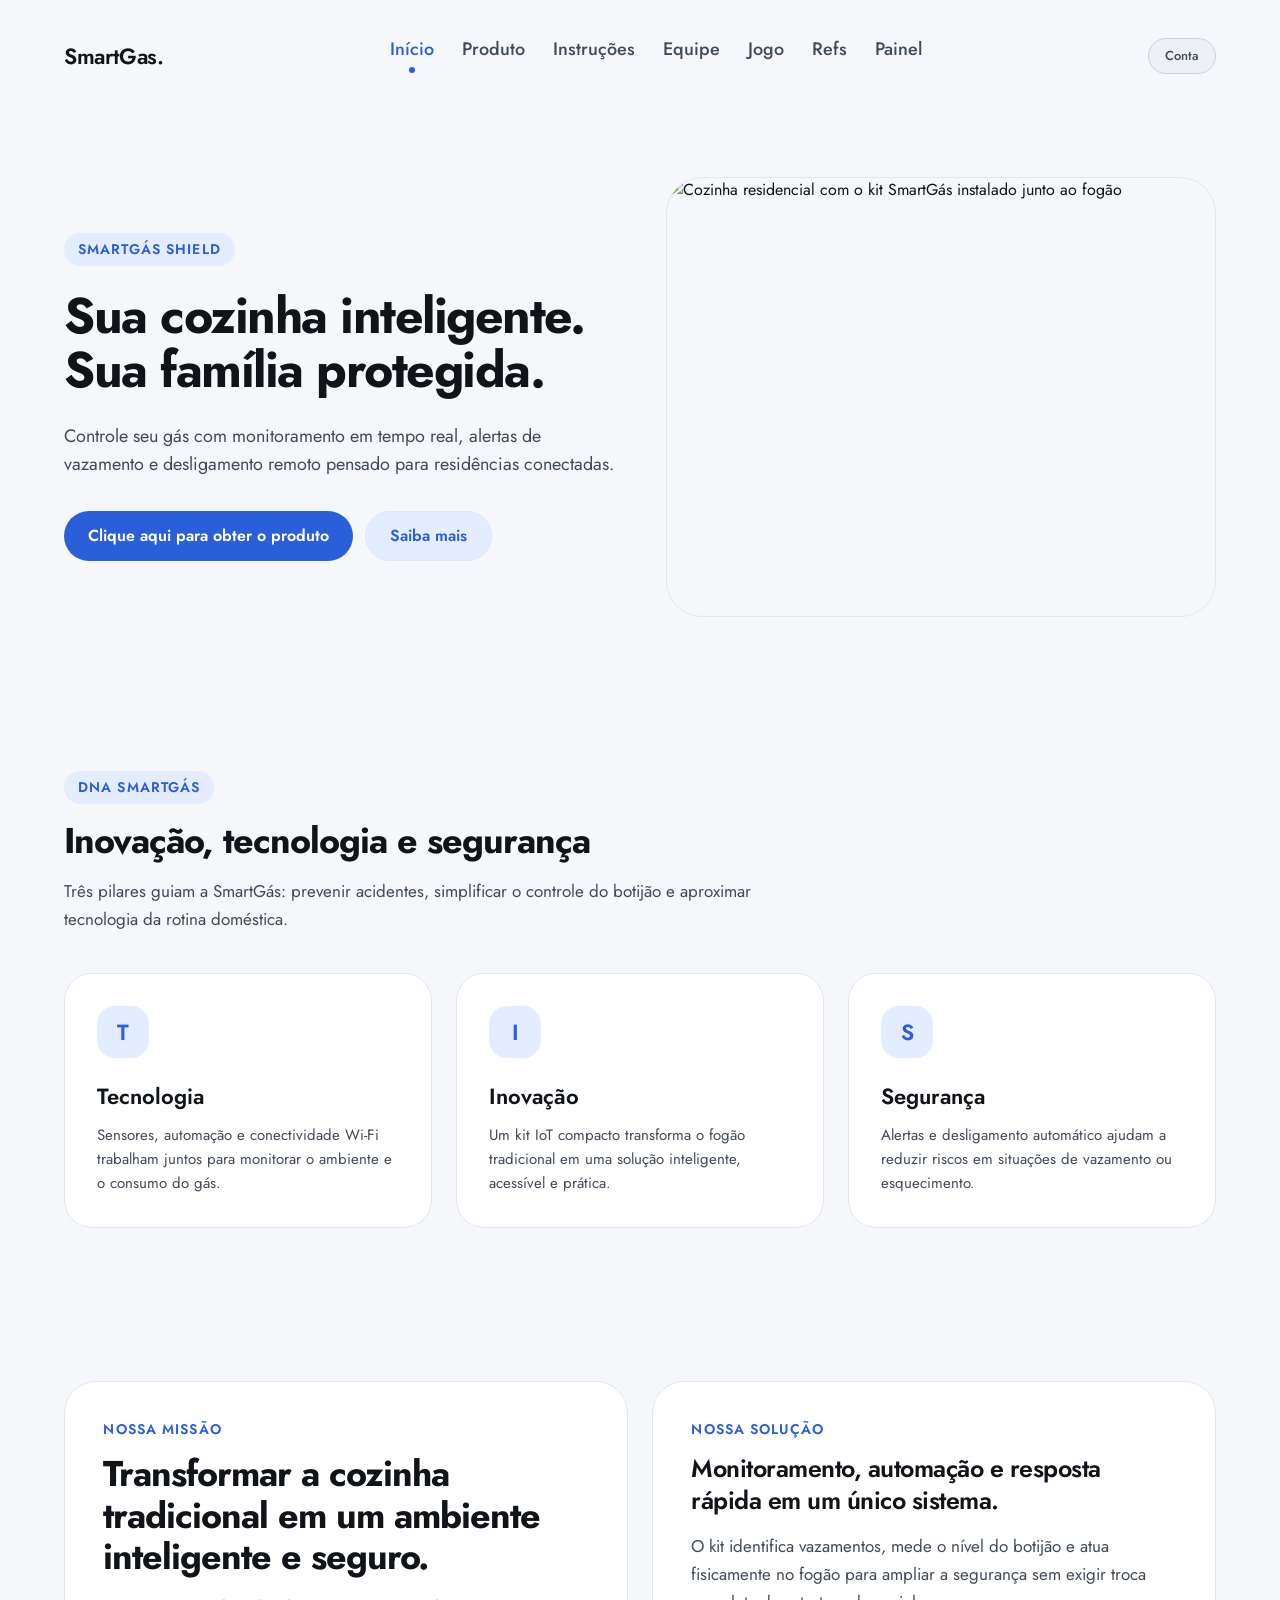
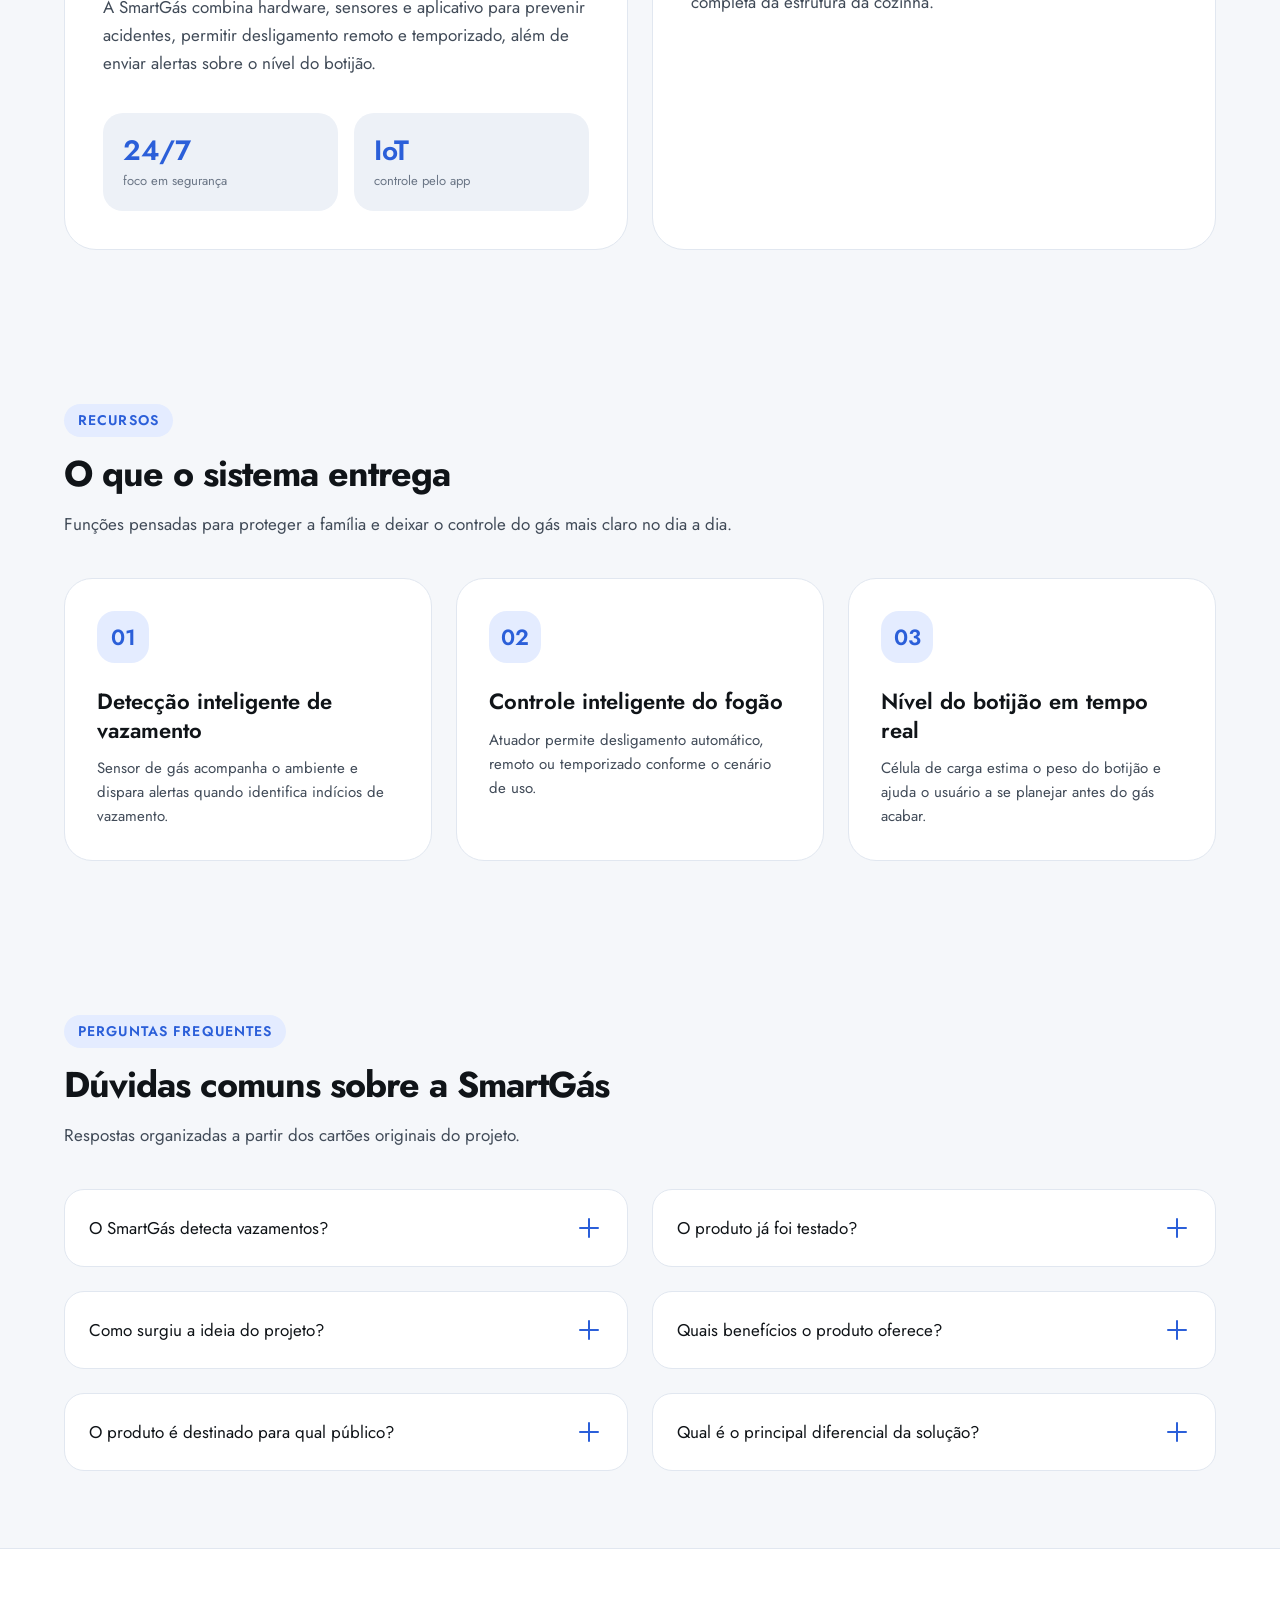
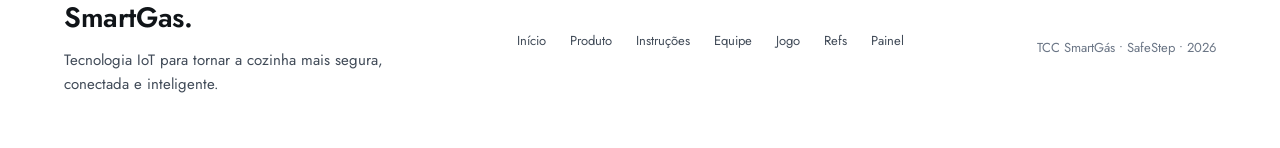
==== commit 988053b6: "Merge branch 'main' of https://github.com/aleeCoutinho/smartGas" ====
--- a/index.html
+++ b/index.html
@@ -43,6 +43,7 @@
           <a href="./Equipe/Equipe.html">Equipe</a>
           <a href="./Jogo/Jogo.html">Jogo</a>
           <a href="./Refs/Refs.html">Refs</a>
+          <a href="./software/index.html">Painel</a>
         </nav>
 
         <div class="navbar__actions">
@@ -52,29 +53,62 @@
     </header>
 
     <dialog class="modal" id="account-modal" aria-labelledby="account-title">
-      <div class="panel">
-        <span class="eyebrow">SUA CONTA</span>
-        <h2 class="t-h3" id="account-title">Você não está conectado</h2>
-        <p class="t-body-m modal__text">
-          Entre ou crie uma conta para usar o app SmartGás e o jogo The Last Meds.
-        </p>
-
-        <div class="modal__actions">
-          <a class="btn btn--primary" href="./Login/login.html">Entrar</a>
-          <a class="btn btn--secondary" href="./Cadastro/cadastro.html">Criar conta</a>
-        </div>
-
-        <div class="modal__theme">
-          <span class="t-caption">Aparência</span>
-          <div class="modal__seg" role="group" aria-label="Escolha de aparência">
-            <button type="button" class="modal__opt" data-theme-option="dark">Dark</button>
-            <button type="button" class="modal__opt" data-theme-option="light">Light</button>
-          </div>
-        </div>
-
-        <button type="button" class="modal__close" data-close-modal>Fechar</button>
+  
+  <div class="panel" id="modal-logged-in" style="display: none;">
+    <span class="eyebrow eyebrow--bare">MINHA CONTA</span>
+    
+    <div style="margin-bottom: 16px; width: 100%;">
+        <h2 class="t-h3" id="account-user-name">Bem-vindo</h2>
+        <p class="t-caption" id="account-user-email" style="margin-top: 4px;">email@exemplo.com</p>
+    </div>
+
+    <div class="modal-menu">
+        <a href="#" class="modal-menu__item">
+            Minha conta
+            <span class="arrow">›</span>
+        </a>
+        <a href="../Jogo/Jogo.html" class="modal-menu__item">
+            Ir para o jogo
+            <span class="arrow">›</span>
+        </a>
+    </div>
+
+    <button type="button" class="btn btn--outline" id="btn-logout">Sair</button>
+
+    <div class="modal__theme" style="width: 100%;">
+      <span class="t-caption">Aparência</span>
+      <div class="modal__seg" role="group" aria-label="Escolha de aparência">
+        <button type="button" class="modal__opt" data-theme-option="dark">Dark</button>
+        <button type="button" class="modal__opt" data-theme-option="light">Light</button>
       </div>
-    </dialog>
+    </div>
+
+    <button type="button" class="modal__close" data-close-modal>Fechar</button>
+  </div>
+
+  <div class="panel" id="modal-logged-out">
+    <span class="eyebrow">SUA CONTA</span>
+    <h2 class="t-h3" id="account-title">Você não está conectado</h2>
+    <p class="t-body-m modal__text">
+      Entre ou crie uma conta para usar o app SmartGás e o jogo The Last Meds.
+    </p>
+
+    <div class="modal__actions">
+      <a class="btn btn--primary" href="./Login/login.html">Entrar</a>
+      <a class="btn btn--secondary" href="./Cadastro/cadastro.html">Criar conta</a>
+    </div>
+
+    <div class="modal__theme" style="width: 100%;">
+      <span class="t-caption">Aparência</span>
+      <div class="modal__seg" role="group" aria-label="Escolha de aparência">
+        <button type="button" class="modal__opt" data-theme-option="dark">Dark</button>
+        <button type="button" class="modal__opt" data-theme-option="light">Light</button>
+      </div>
+    </div>
+
+    <button type="button" class="modal__close" data-close-modal>Fechar</button>
+  </div>
+</dialog>
 
     <main>
       <section class="hero">
@@ -370,6 +404,7 @@
           <a href="./Equipe/Equipe.html">Equipe</a>
           <a href="./Jogo/Jogo.html">Jogo</a>
           <a href="./Refs/Refs.html">Refs</a>
+          <a href="./software/index.html">Painel</a>
         </nav>
 
         <span class="footer__meta">TCC SmartGás • SafeStep • 2026</span>
--- a/css/global.css
+++ b/css/global.css
@@ -985,3 +985,51 @@
     margin-inline: 0;
   }
 }
+
+.modal-menu {
+    display: flex;
+    flex-direction: column;
+    gap: 12px;
+    width: 100%;
+    margin-bottom: 12px;
+}
+
+.modal-menu__item {
+    display: flex;
+    justify-content: space-between;
+    align-items: center;
+    background-color: var(--bg-elevated);
+    padding: 16px 20px;
+    border-radius: 12px;
+    color: var(--text-primary);
+    font-size: 16px;
+    font-weight: 500;
+    transition: background-color var(--motion-hover);
+}
+
+.modal-menu__item:hover {
+    background-color: var(--border-subtle);
+}
+
+.modal-menu__item .arrow {
+    font-size: 24px;
+    color: var(--text-muted);
+    line-height: 1;
+}
+
+.btn--outline {
+    width: 100%;
+    padding: 16px;
+    border-radius: 100px;
+    background-color: transparent;
+    border: 1px solid var(--border-strong);
+    color: var(--text-primary);
+    font-weight: 600;
+    font-size: 16px;
+    cursor: pointer;
+    transition: background-color var(--motion-hover);
+}
+
+.btn--outline:hover {
+    background-color: var(--bg-elevated);
+}
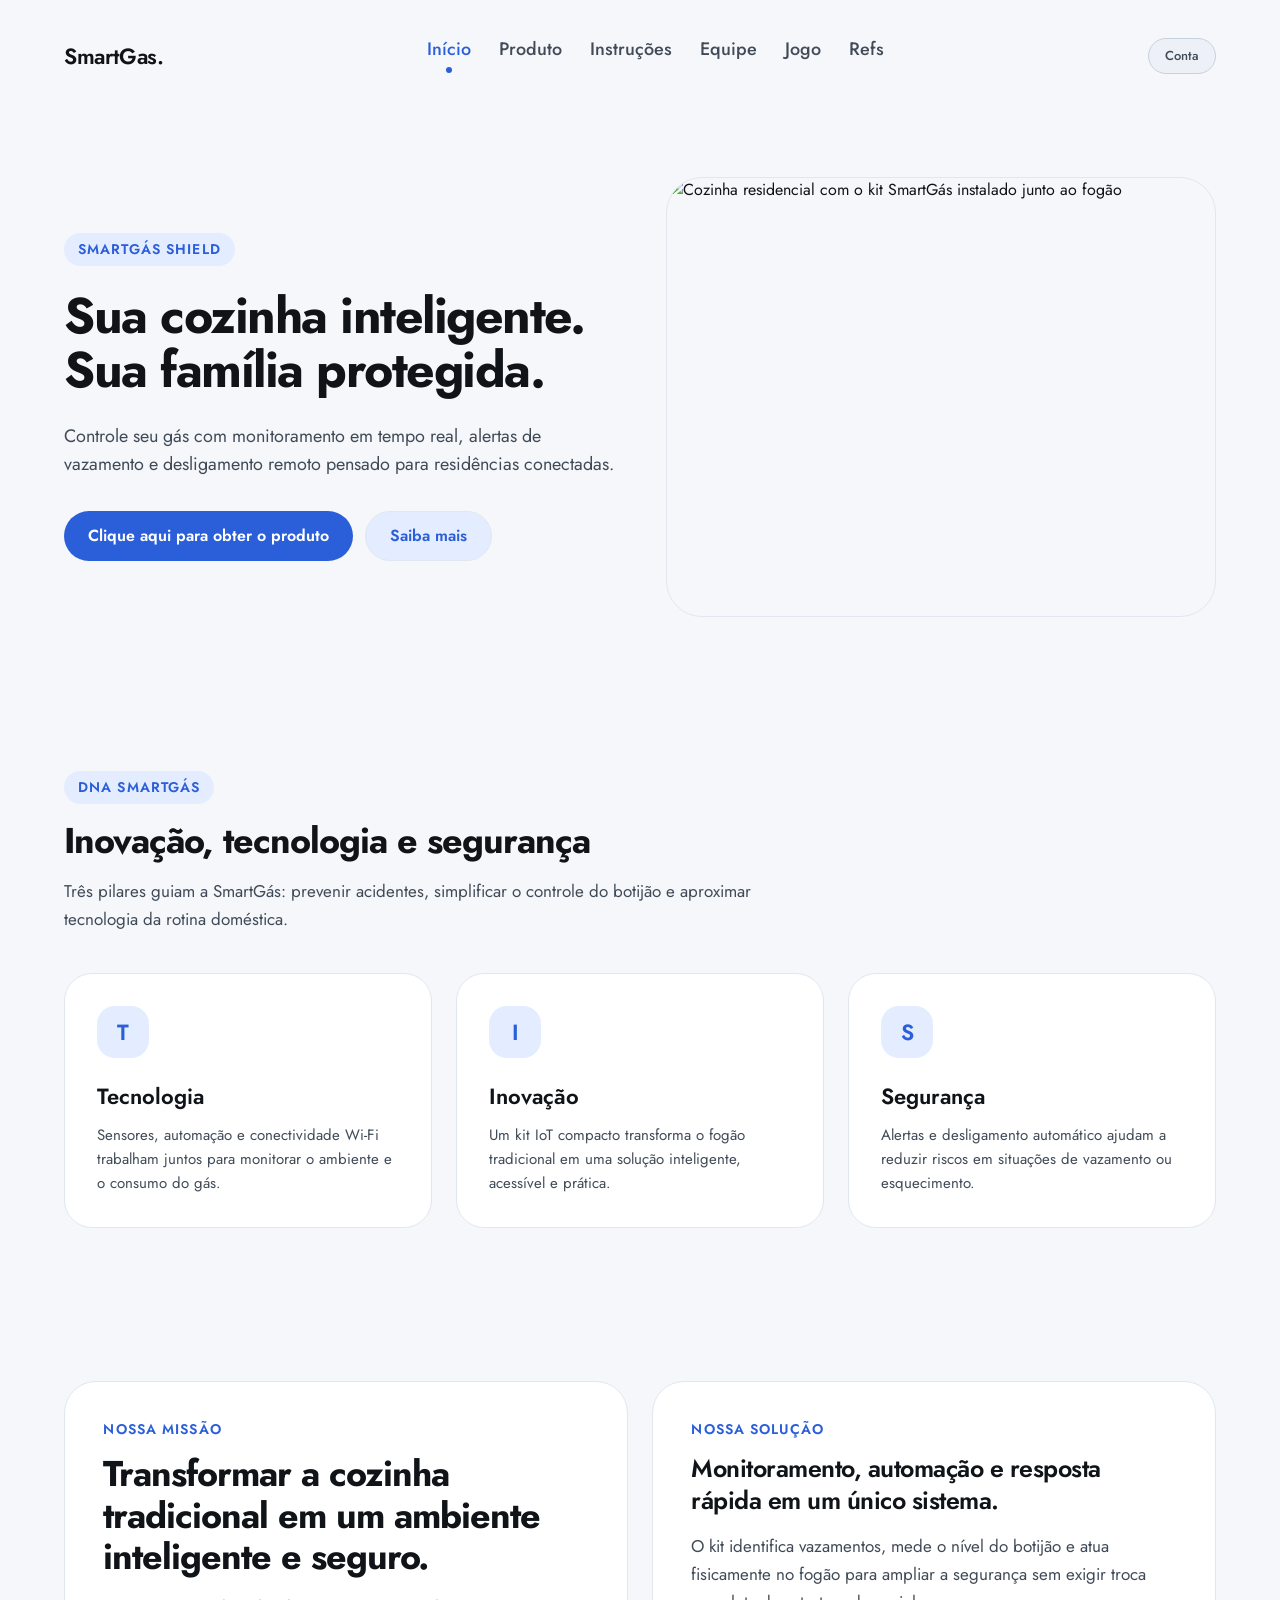
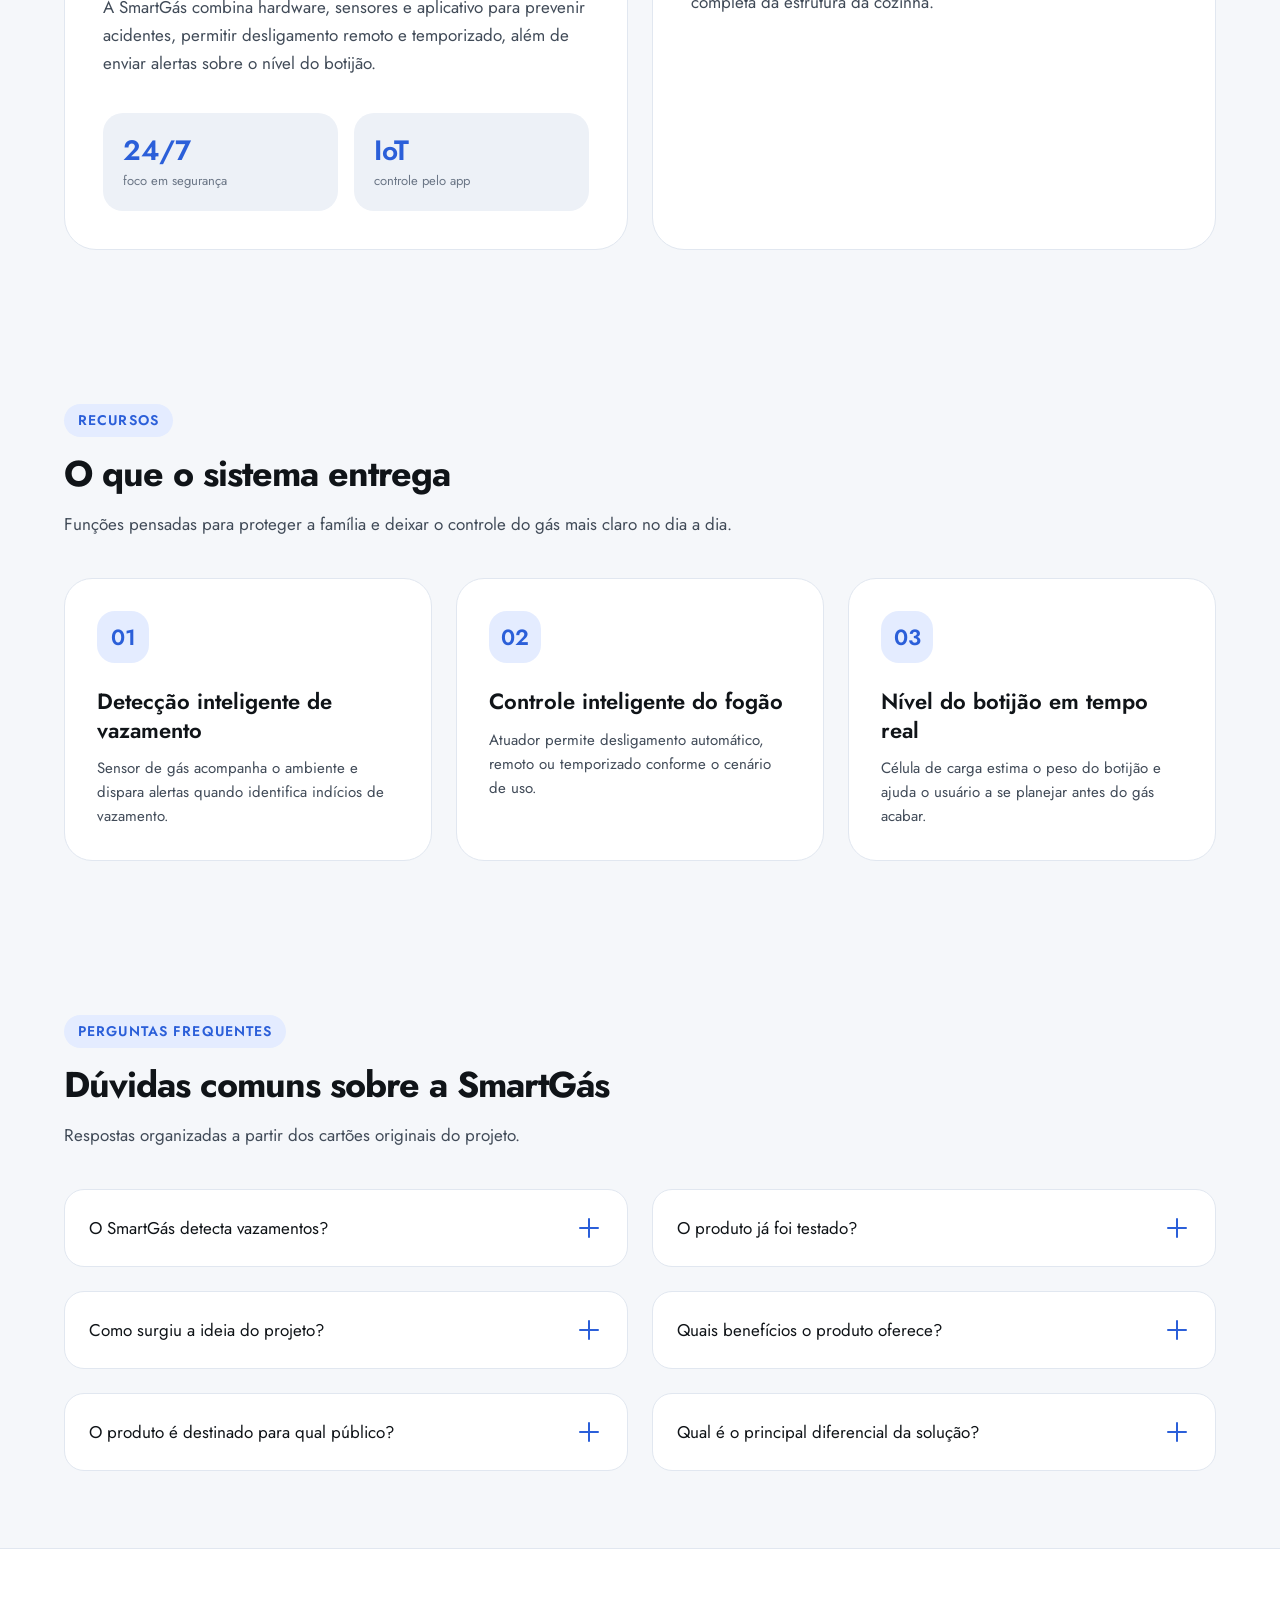
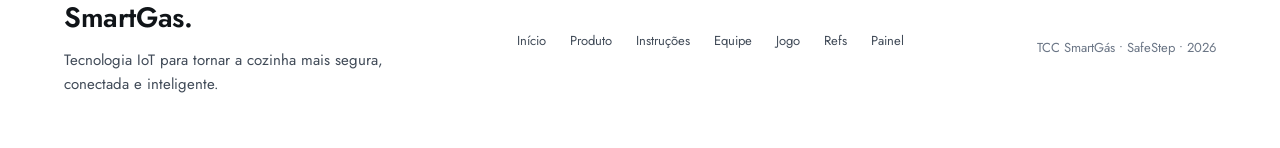
==== commit d170aadc: "inserção de login/cadastro por meio de local storage, correção da navegação logged in | logged out, " ====
--- a/index.html
+++ b/index.html
@@ -43,7 +43,7 @@
           <a href="./Equipe/Equipe.html">Equipe</a>
           <a href="./Jogo/Jogo.html">Jogo</a>
           <a href="./Refs/Refs.html">Refs</a>
-          <a href="./software/index.html">Painel</a>
+          <a href="./software/index.html" data-auth-only>Painel</a>
         </nav>
 
         <div class="navbar__actions">
@@ -52,7 +52,7 @@
       </div>
     </header>
 
-    <dialog class="modal" id="account-modal" aria-labelledby="account-title">
+  <dialog class="modal" id="account-modal" aria-labelledby="account-title">
   
   <div class="panel" id="modal-logged-in" style="display: none;">
     <span class="eyebrow eyebrow--bare">MINHA CONTA</span>
@@ -63,11 +63,11 @@
     </div>
 
     <div class="modal-menu">
-        <a href="#" class="modal-menu__item">
+        <a href="./Login/login-sucesso.html" class="modal-menu__item">
             Minha conta
             <span class="arrow">›</span>
         </a>
-        <a href="../Jogo/Jogo.html" class="modal-menu__item">
+        <a href="./Jogo/Jogo.html" class="modal-menu__item">
             Ir para o jogo
             <span class="arrow">›</span>
         </a>
--- a/css/global.css
+++ b/css/global.css
@@ -1032,4 +1032,42 @@
 
 .btn--outline:hover {
     background-color: var(--bg-elevated);
+}
+
+
+.modal-menu {
+  display: flex;
+  flex-direction: column;
+  gap: var(--space-2);
+  width: 100%;
+  margin-block: var(--space-3);
+}
+
+.modal-menu__item {
+  display: flex;
+  align-items: center;
+  justify-content: space-between;
+  background: var(--bg-elevated);
+  border: 1px solid var(--border-subtle);
+  border-radius: var(--space-2);
+  padding: 16px 20px;
+  color: var(--text-primary);
+  font-size: 15px;
+  font-weight: 500;
+  text-decoration: none;
+  transition: background-color var(--motion-hover), border-color var(--motion-hover);
+}
+
+.modal-menu__item:hover {
+  background: var(--bg-surface);
+  border-color: var(--border-strong);
+}
+
+.modal-menu__item .arrow {
+  color: var(--text-muted);
+  font-size: 18px;
+}
+
+[data-auth-only] {
+  display: none;
 }
